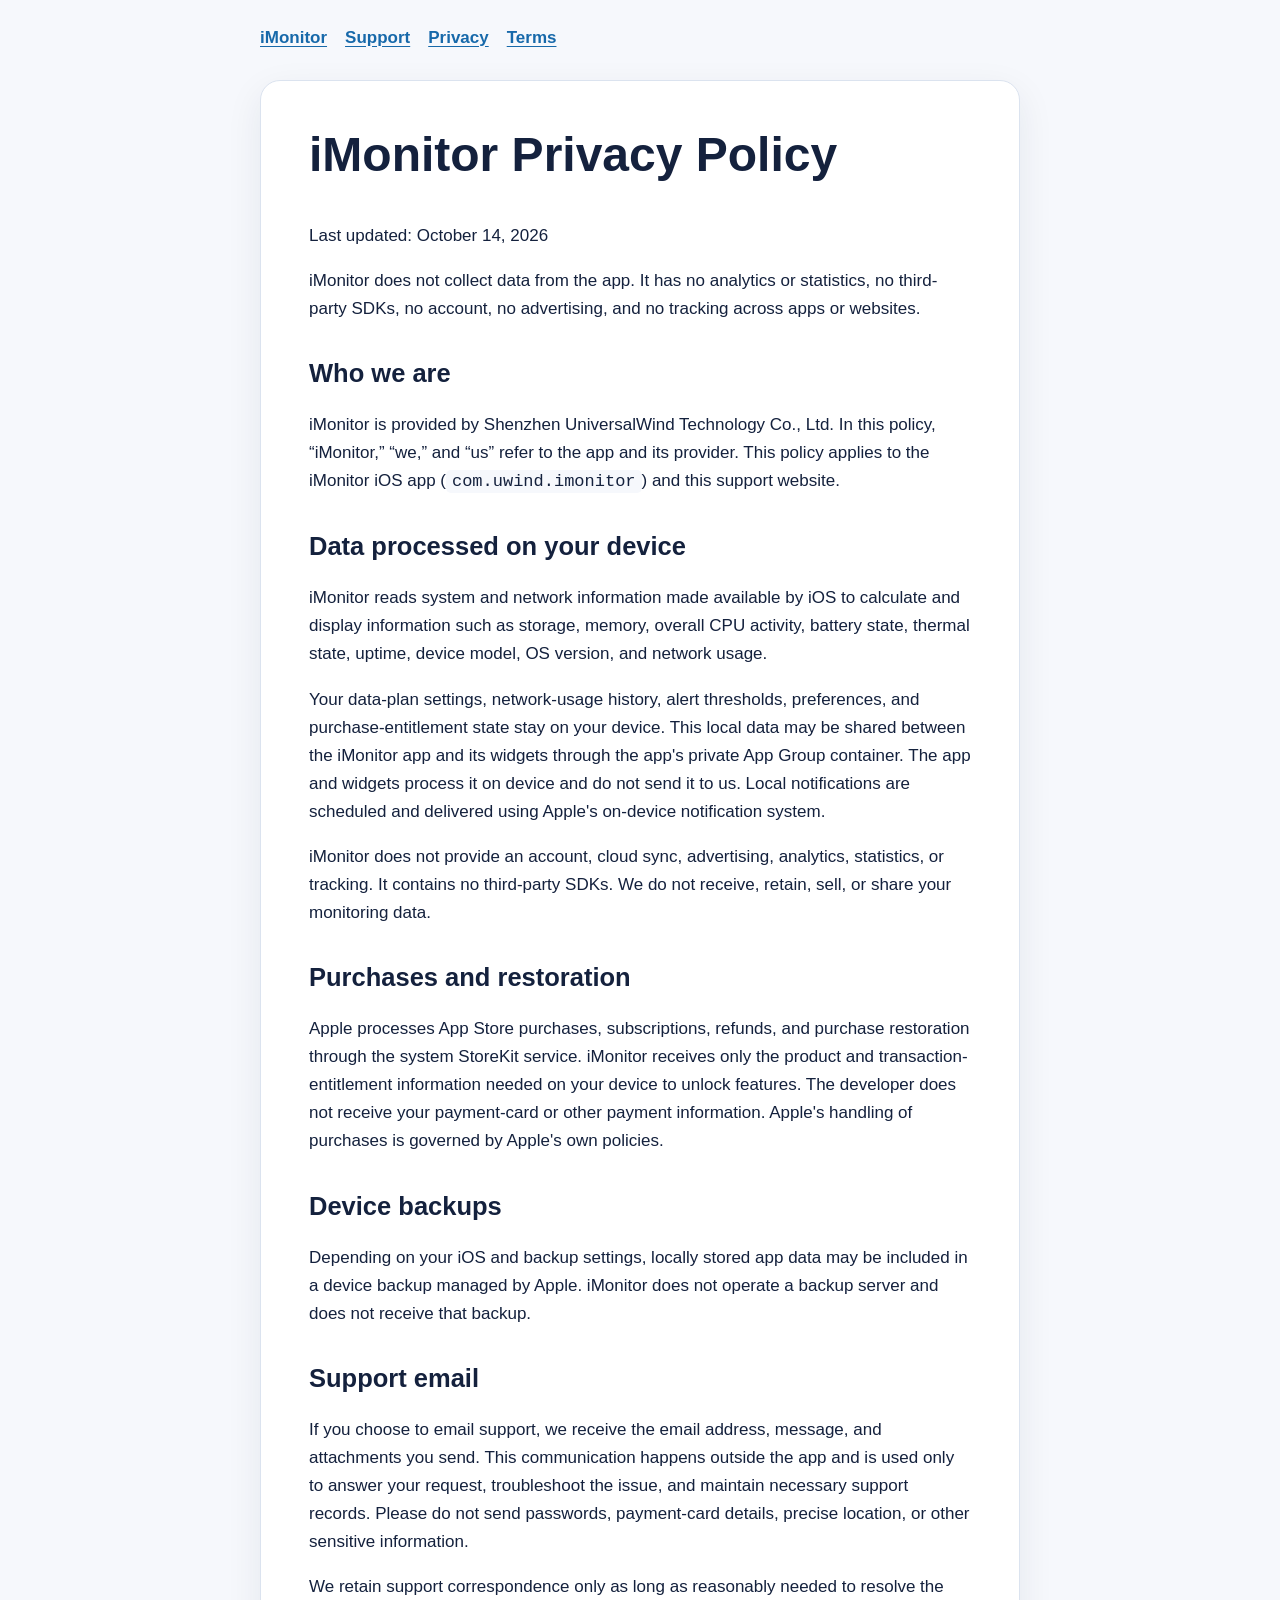
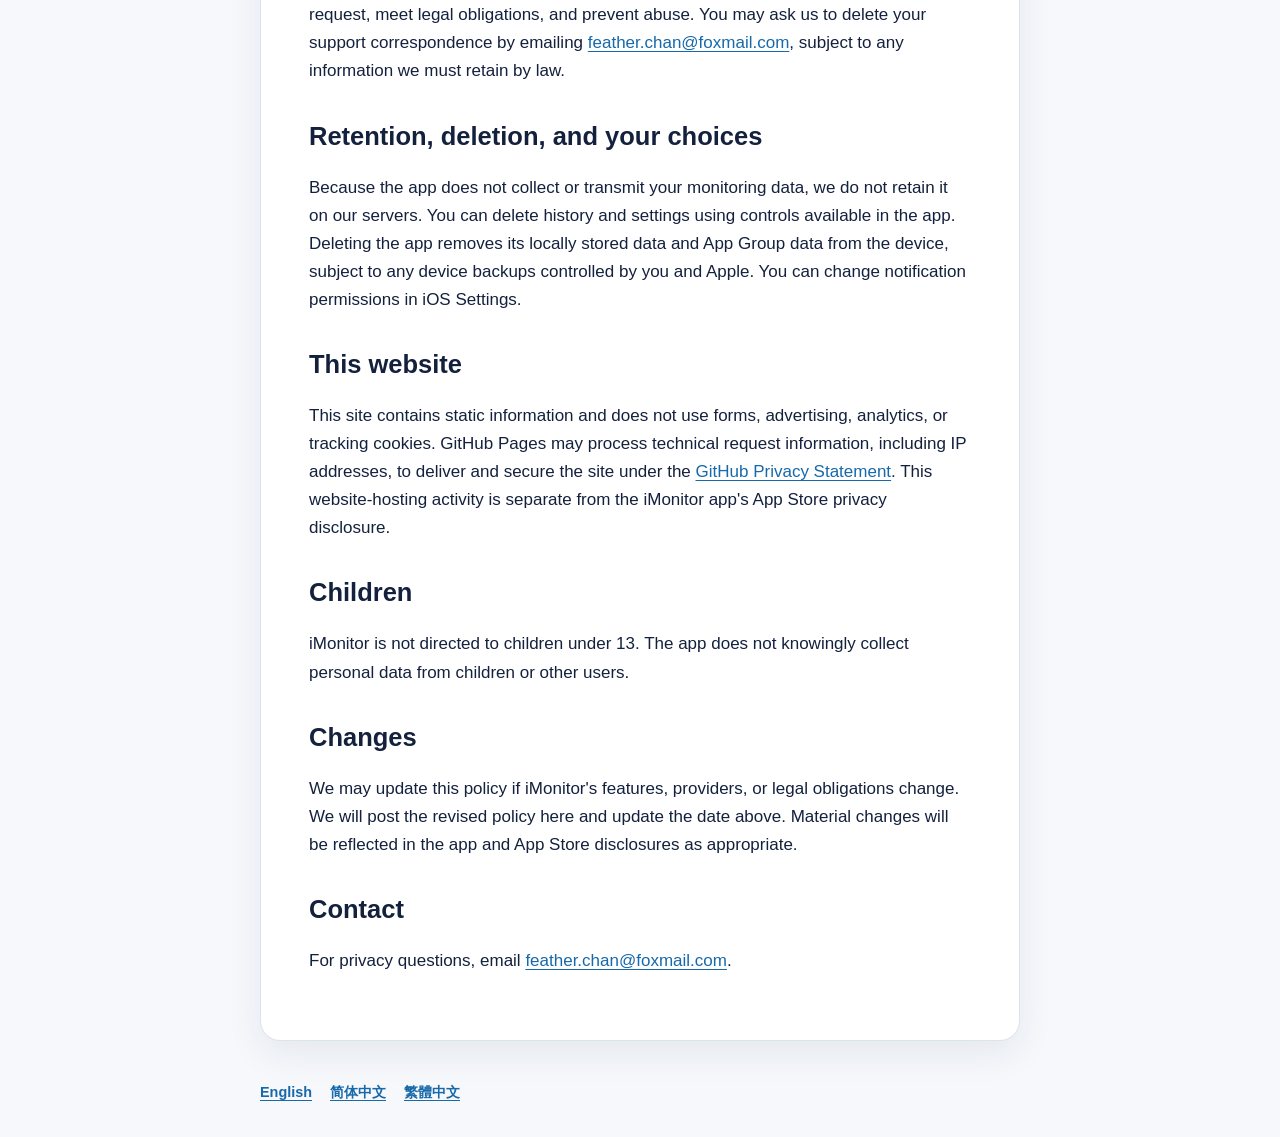
==== en/privacy/index.html @ a3399a24 "feat: publish iMonitor support site" ====
<!doctype html>
<html lang="en">
<head>
  <meta charset="utf-8">
  <meta name="viewport" content="width=device-width, initial-scale=1">
  <meta name="referrer" content="no-referrer">
  <meta http-equiv="Content-Security-Policy" content="default-src 'none'; style-src 'self';">
  <title>iMonitor Privacy Policy</title>
  <link rel="stylesheet" href="../../style.css">
</head>
<body>
  <!-- Generated from marketing/web/en/privacy.md; edit the Markdown source, not this file. -->
  <header>
    <nav aria-label="Site navigation">
      <a href="../../">iMonitor</a>
      <a href="../support/">Support</a>
<a href="../privacy/">Privacy</a>
<a href="../terms/">Terms</a>
    </nav>
  </header>
  <main>
    <article>
<h1>iMonitor Privacy Policy</h1>
<p>Last updated: October 14, 2026</p>
<p>iMonitor does not collect data from the app. It has no analytics or statistics, no third-party SDKs, no account, no advertising, and no tracking across apps or websites.</p>
<h2>Who we are</h2>
<p>iMonitor is provided by Shenzhen UniversalWind Technology Co., Ltd. In this policy, “iMonitor,” “we,” and “us” refer to the app and its provider. This policy applies to the iMonitor iOS app (<code>com.uwind.imonitor</code>) and this support website.</p>
<h2>Data processed on your device</h2>
<p>iMonitor reads system and network information made available by iOS to calculate and display information such as storage, memory, overall CPU activity, battery state, thermal state, uptime, device model, OS version, and network usage.</p>
<p>Your data-plan settings, network-usage history, alert thresholds, preferences, and purchase-entitlement state stay on your device. This local data may be shared between the iMonitor app and its widgets through the app&#x27;s private App Group container. The app and widgets process it on device and do not send it to us. Local notifications are scheduled and delivered using Apple&#x27;s on-device notification system.</p>
<p>iMonitor does not provide an account, cloud sync, advertising, analytics, statistics, or tracking. It contains no third-party SDKs. We do not receive, retain, sell, or share your monitoring data.</p>
<h2>Purchases and restoration</h2>
<p>Apple processes App Store purchases, subscriptions, refunds, and purchase restoration through the system StoreKit service. iMonitor receives only the product and transaction-entitlement information needed on your device to unlock features. The developer does not receive your payment-card or other payment information. Apple&#x27;s handling of purchases is governed by Apple&#x27;s own policies.</p>
<h2>Device backups</h2>
<p>Depending on your iOS and backup settings, locally stored app data may be included in a device backup managed by Apple. iMonitor does not operate a backup server and does not receive that backup.</p>
<h2>Support email</h2>
<p>If you choose to email support, we receive the email address, message, and attachments you send. This communication happens outside the app and is used only to answer your request, troubleshoot the issue, and maintain necessary support records. Please do not send passwords, payment-card details, precise location, or other sensitive information.</p>
<p>We retain support correspondence only as long as reasonably needed to resolve the request, meet legal obligations, and prevent abuse. You may ask us to delete your support correspondence by emailing <a href="mailto:feather.chan@foxmail.com">feather.chan@foxmail.com</a>, subject to any information we must retain by law.</p>
<h2>Retention, deletion, and your choices</h2>
<p>Because the app does not collect or transmit your monitoring data, we do not retain it on our servers. You can delete history and settings using controls available in the app. Deleting the app removes its locally stored data and App Group data from the device, subject to any device backups controlled by you and Apple. You can change notification permissions in iOS Settings.</p>
<h2>This website</h2>
<p>This site contains static information and does not use forms, advertising, analytics, or tracking cookies. GitHub Pages may process technical request information, including IP addresses, to deliver and secure the site under the <a href="https://docs.github.com/en/site-policy/privacy-policies/github-general-privacy-statement">GitHub Privacy Statement</a>. This website-hosting activity is separate from the iMonitor app&#x27;s App Store privacy disclosure.</p>
<h2>Children</h2>
<p>iMonitor is not directed to children under 13. The app does not knowingly collect personal data from children or other users.</p>
<h2>Changes</h2>
<p>We may update this policy if iMonitor&#x27;s features, providers, or legal obligations change. We will post the revised policy here and update the date above. Material changes will be reflected in the app and App Store disclosures as appropriate.</p>
<h2>Contact</h2>
<p>For privacy questions, email <a href="mailto:feather.chan@foxmail.com">feather.chan@foxmail.com</a>.</p>
    </article>
  </main>
  <footer>
    <nav aria-label="Languages">
      <a href="../../en/support/" lang="en">English</a>
      <a href="../../zh-Hans/support/" lang="zh-Hans">简体中文</a>
      <a href="../../zh-Hant/support/" lang="zh-Hant">繁體中文</a>
    </nav>
  </footer>
</body>
</html>
---- style.css ----
:root {
  color-scheme: light dark;
  --background: #f6f8fc;
  --surface: #ffffff;
  --text: #14213d;
  --muted: #516078;
  --accent: #1769aa;
  --border: #dbe3ef;
  font-family: -apple-system, BlinkMacSystemFont, "Segoe UI", sans-serif;
}
@media (prefers-color-scheme: dark) {
  :root {
    --background: #0d1526;
    --surface: #14213d;
    --text: #edf4ff;
    --muted: #b7c4d8;
    --accent: #70b3ff;
    --border: #2d3c57;
  }
}
* { box-sizing: border-box; }
body {
  margin: 0;
  background: var(--background);
  color: var(--text);
  font-size: 17px;
  line-height: 1.65;
}
header, main, footer {
  width: min(760px, calc(100% - 32px));
  margin-inline: auto;
}
header { padding: 24px 0 8px; }
main {
  margin-block: 20px 40px;
  padding: clamp(24px, 5vw, 48px);
  background: var(--surface);
  border: 1px solid var(--border);
  border-radius: 20px;
  box-shadow: 0 12px 36px rgb(20 33 61 / 8%);
}
footer { padding-bottom: 32px; color: var(--muted); font-size: 0.9rem; }
nav { display: flex; flex-wrap: wrap; gap: 8px 18px; }
nav a { font-weight: 600; }
h1 { margin-top: 0; font-size: clamp(2rem, 7vw, 3rem); line-height: 1.1; }
h2 { margin-top: 2.2rem; line-height: 1.25; }
h3 { margin-top: 1.7rem; line-height: 1.35; }
a { color: var(--accent); text-underline-offset: 0.18em; }
code { padding: 0.12em 0.35em; border-radius: 5px; background: var(--background); }
.intro { color: var(--muted); font-size: 1.08rem; }
.language-grid { display: grid; gap: 16px; grid-template-columns: repeat(auto-fit, minmax(190px, 1fr)); }
.language-card { padding: 20px; border: 1px solid var(--border); border-radius: 14px; }
.language-card h2 { margin: 0 0 10px; }
.language-card a { display: block; padding-block: 4px; }
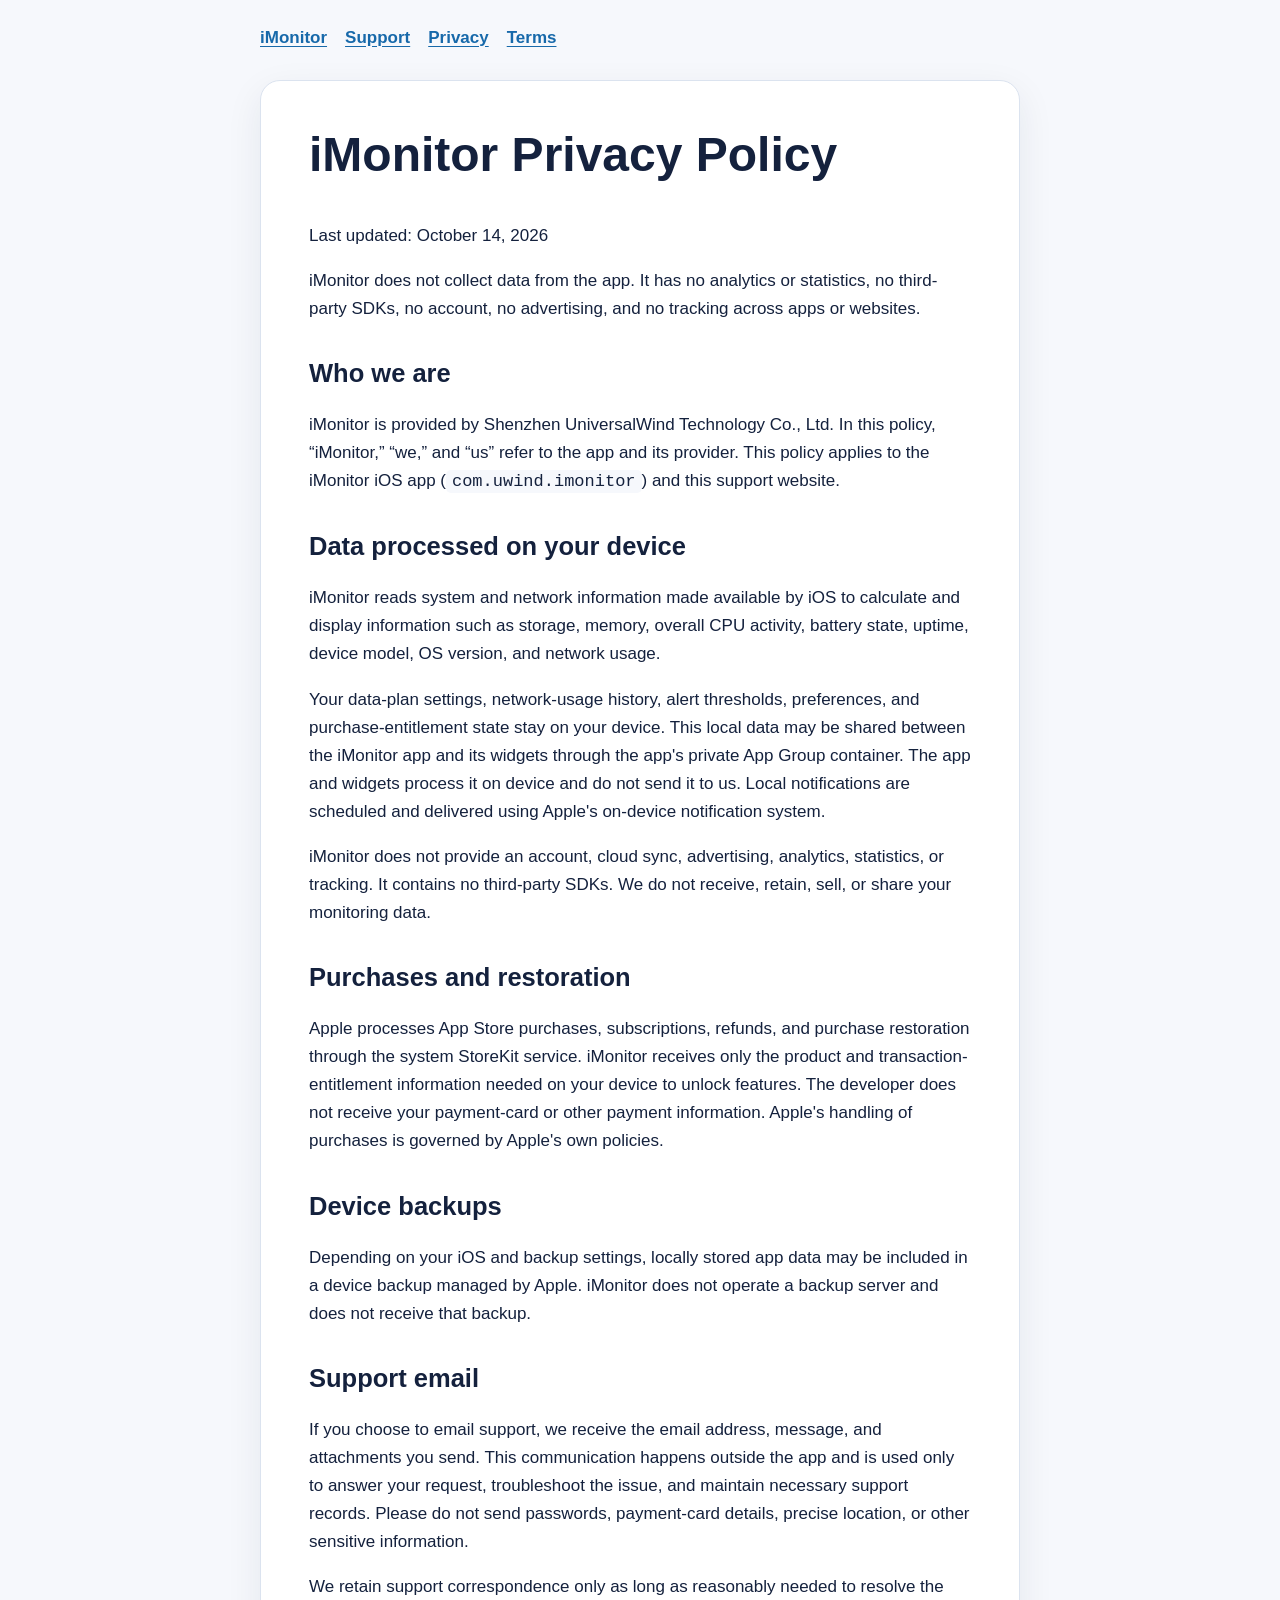
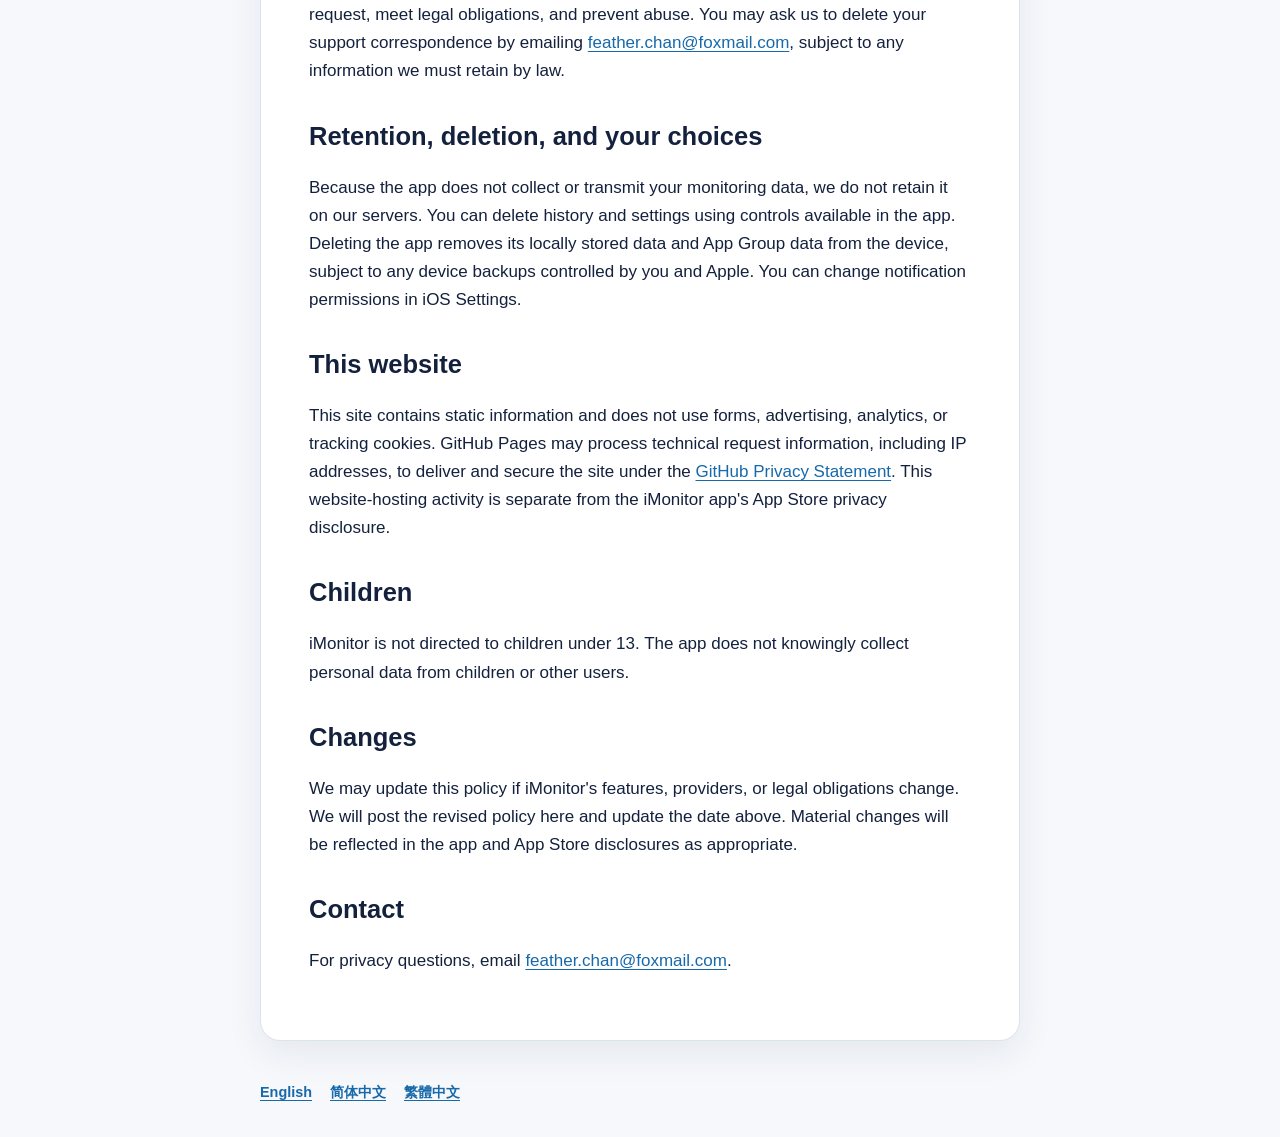
==== commit dd573d8c: "feat: refresh support site for system monitor" ====
--- a/en/privacy/index.html
+++ b/en/privacy/index.html
@@ -26,7 +26,7 @@
 <h2>Who we are</h2>
 <p>iMonitor is provided by Shenzhen UniversalWind Technology Co., Ltd. In this policy, “iMonitor,” “we,” and “us” refer to the app and its provider. This policy applies to the iMonitor iOS app (<code>com.uwind.imonitor</code>) and this support website.</p>
 <h2>Data processed on your device</h2>
-<p>iMonitor reads system and network information made available by iOS to calculate and display information such as storage, memory, overall CPU activity, battery state, thermal state, uptime, device model, OS version, and network usage.</p>
+<p>iMonitor reads system and network information made available by iOS to calculate and display information such as storage, memory, overall CPU activity, battery state, uptime, device model, OS version, and network usage.</p>
 <p>Your data-plan settings, network-usage history, alert thresholds, preferences, and purchase-entitlement state stay on your device. This local data may be shared between the iMonitor app and its widgets through the app&#x27;s private App Group container. The app and widgets process it on device and do not send it to us. Local notifications are scheduled and delivered using Apple&#x27;s on-device notification system.</p>
 <p>iMonitor does not provide an account, cloud sync, advertising, analytics, statistics, or tracking. It contains no third-party SDKs. We do not receive, retain, sell, or share your monitoring data.</p>
 <h2>Purchases and restoration</h2>
